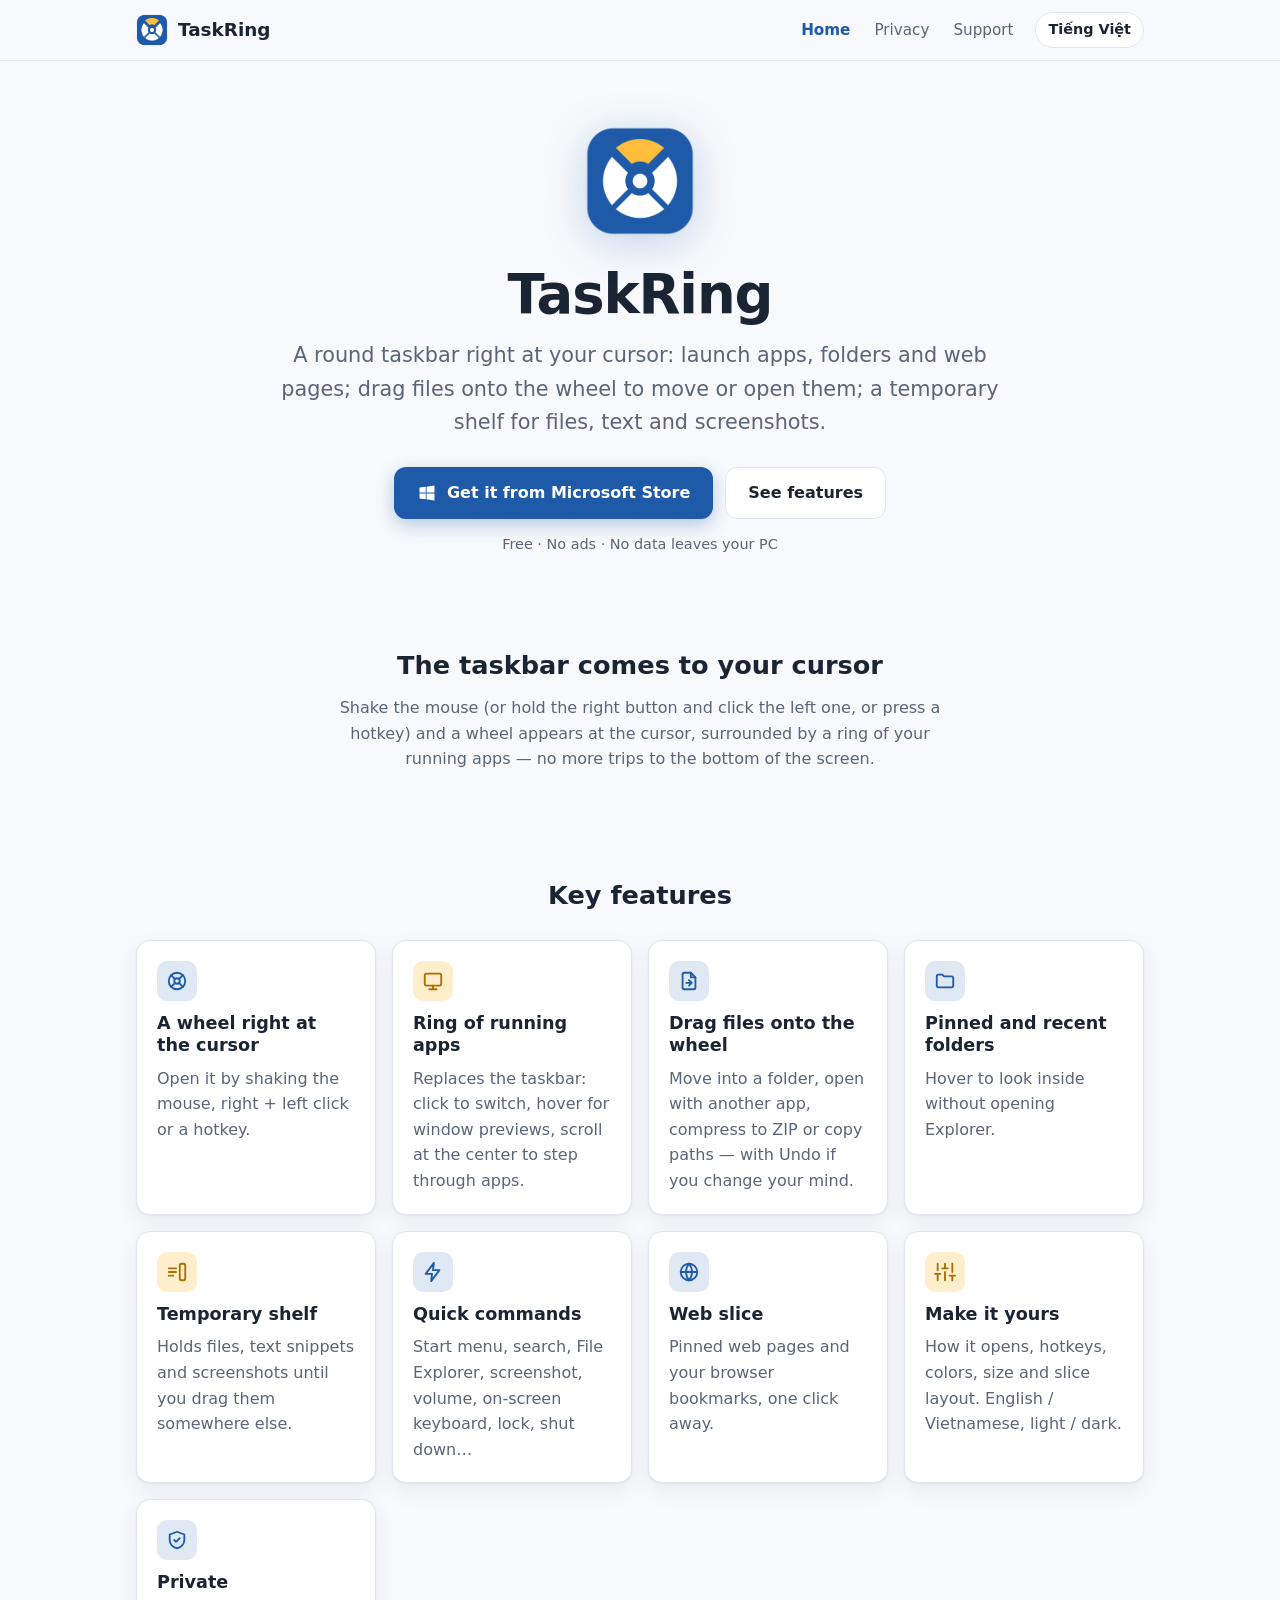
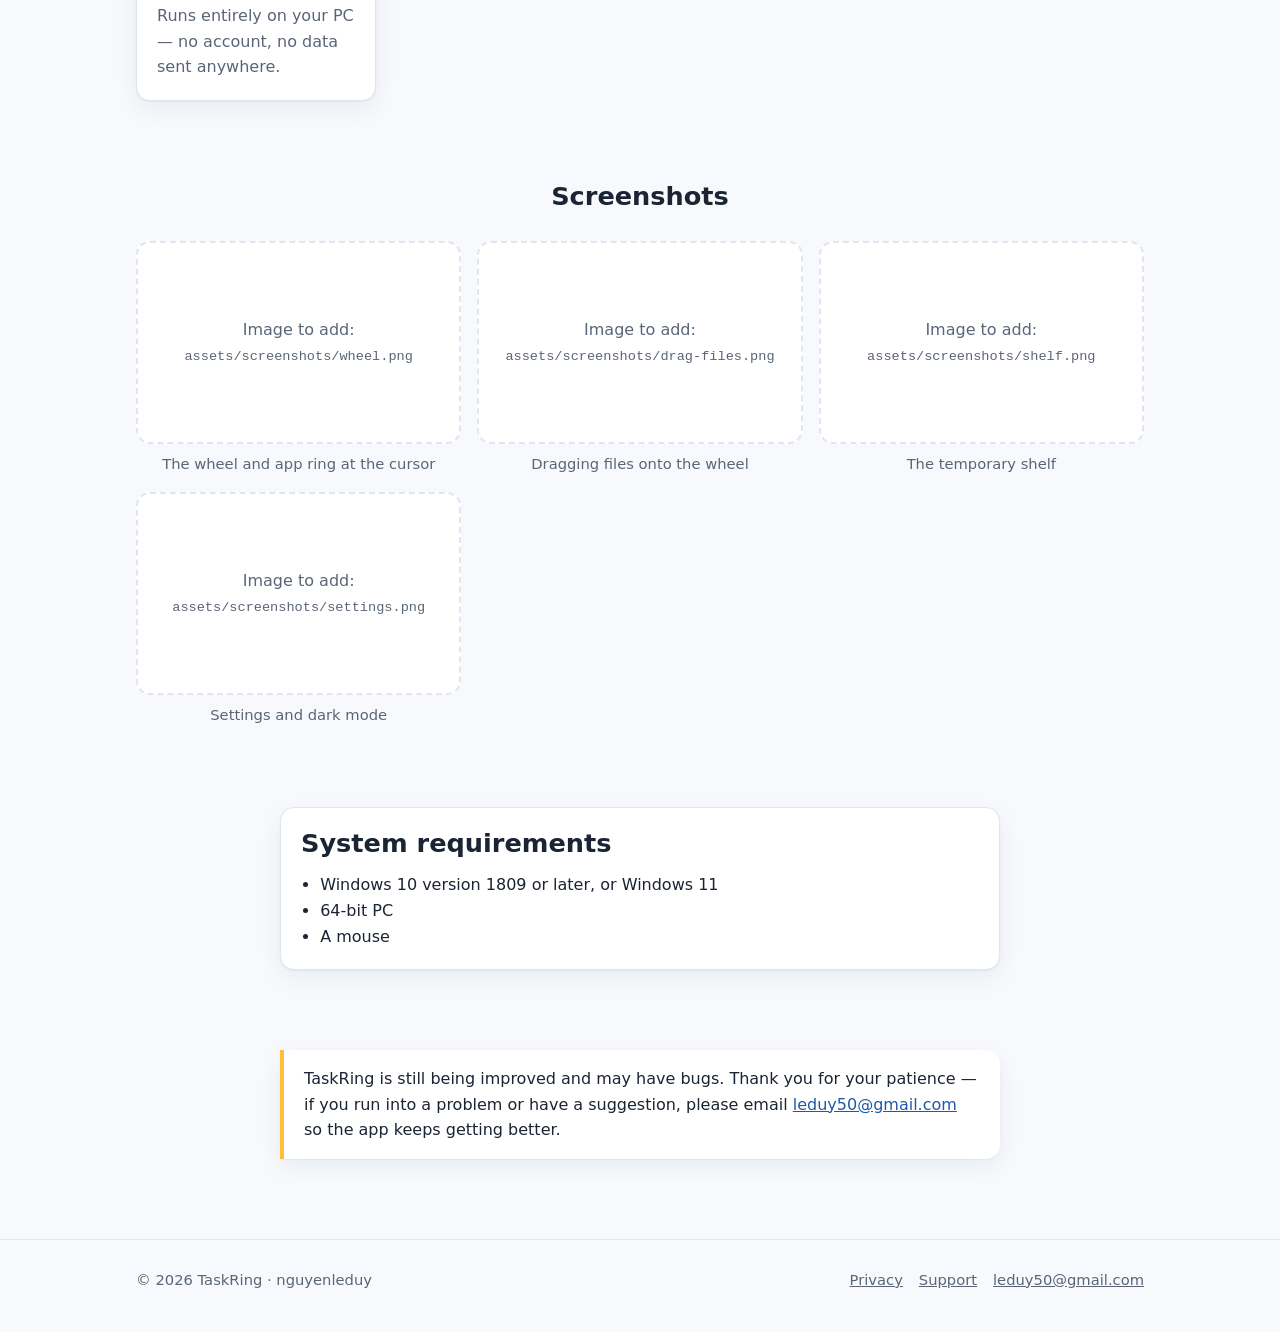
==== index.html @ f64d6f5a "Trang web TaskRing: giới thiệu, quyền riêng tư, hỗ trợ (Việt/Anh) Co-Authored-By: Claude Opus 5.5 <n" ====
<!DOCTYPE html>
<html lang="vi" data-lang="vi"
      data-title-vi="TaskRing — Thanh tác vụ tròn ngay tại con trỏ"
      data-title-en="TaskRing — A round taskbar right at your cursor">
<head>
  <meta charset="utf-8">
  <meta name="viewport" content="width=device-width, initial-scale=1">
  <title>TaskRing — Thanh tác vụ tròn ngay tại con trỏ</title>
  <meta name="description" content="TaskRing: thanh tác vụ tròn ngay tại con trỏ chuột cho Windows. A round taskbar right at your cursor for Windows.">
  <meta name="theme-color" content="#1E5AA8">
  <meta property="og:title" content="TaskRing">
  <meta property="og:description" content="A round taskbar right at your cursor — Thanh tác vụ tròn ngay tại con trỏ.">
  <meta property="og:image" content="assets/logo-256.png">
  <link rel="icon" type="image/png" sizes="48x48" href="assets/favicon-48.png">
  <link rel="icon" type="image/png" sizes="32x32" href="assets/favicon-32.png">
  <link rel="apple-touch-icon" href="assets/logo-256.png">
  <link rel="stylesheet" href="assets/style.css">
  <script src="assets/site.js"></script>
</head>
<body>

<header class="site-header">
  <div class="wrap">
    <a class="brand" href="index.html"><img src="assets/logo-256.png" alt="" width="32" height="32">TaskRing</a>
    <nav class="nav">
      <a href="index.html" aria-current="page"><span lang="vi">Giới thiệu</span><span lang="en">Home</span></a>
      <a href="privacy.html"><span lang="vi">Quyền riêng tư</span><span lang="en">Privacy</span></a>
      <a href="support.html"><span lang="vi">Hỗ trợ</span><span lang="en">Support</span></a>
    </nav>
    <button class="lang-btn" type="button" data-lang-toggle aria-label="Đổi ngôn ngữ / Change language">
      <span lang="vi">English</span><span lang="en">Tiếng Việt</span>
    </button>
  </div>
</header>

<main>
  <!-- Hero -->
  <section class="hero">
    <div class="wrap">
      <img class="hero-logo" src="assets/logo-256.png" alt="TaskRing logo" width="112" height="112">
      <h1>TaskRing</h1>
      <p class="tagline">
        <span lang="vi">Thanh tác vụ tròn ngay tại con trỏ: mở nhanh ứng dụng, thư mục, trang web; kéo tệp vào bánh xe để chuyển, mở; khay tạm giữ tệp, chữ, ảnh.</span>
        <span lang="en">A round taskbar right at your cursor: launch apps, folders and web pages; drag files onto the wheel to move or open them; a temporary shelf for files, text and screenshots.</span>
      </p>
      <div class="cta">
        <!-- TODO: thay "#" bằng đường dẫn Microsoft Store khi có, ví dụ https://apps.microsoft.com/detail/<Store ID> -->
        <a class="btn btn-primary" href="#" id="store-link">
          <svg viewBox="0 0 24 24" fill="currentColor" aria-hidden="true"><path d="M3 5.5 10.5 4.5v7H3zM11.5 4.4 21 3v8.5h-9.5zM3 12.5h7.5v7L3 18.5zM11.5 12.5H21V21l-9.5-1.4z"/></svg>
          <span lang="vi">Tải trên Microsoft Store</span><span lang="en">Get it from Microsoft Store</span>
        </a>
        <a class="btn btn-secondary" href="#features">
          <span lang="vi">Xem tính năng</span><span lang="en">See features</span>
        </a>
      </div>
      <p class="small-note">
        <span lang="vi">Miễn phí · Không quảng cáo · Không gửi dữ liệu đi đâu</span>
        <span lang="en">Free · No ads · No data leaves your PC</span>
      </p>
    </div>
  </section>

  <!-- Intro -->
  <section>
    <div class="wrap">
      <div class="section-title">
        <h2><span lang="vi">Thanh tác vụ đến chỗ con trỏ</span><span lang="en">The taskbar comes to your cursor</span></h2>
        <p>
          <span lang="vi">Lắc chuột (hoặc giữ chuột phải rồi bấm chuột trái, hoặc nhấn phím tắt) là bánh xe hiện ra, kèm vành các ứng dụng đang chạy — không phải đưa chuột xuống góc màn hình nữa.</span>
          <span lang="en">Shake the mouse (or hold the right button and click the left one, or press a hotkey) and a wheel appears at the cursor, surrounded by a ring of your running apps — no more trips to the bottom of the screen.</span>
        </p>
      </div>
    </div>
  </section>

  <!-- Features -->
  <section id="features">
    <div class="wrap">
      <div class="section-title">
        <h2><span lang="vi">Tính năng chính</span><span lang="en">Key features</span></h2>
      </div>
      <div class="grid">
        <div class="card">
          <div class="icon"><svg viewBox="0 0 24 24" fill="none" stroke="currentColor" stroke-width="2" stroke-linecap="round" aria-hidden="true"><circle cx="12" cy="12" r="9"/><circle cx="12" cy="12" r="3"/><path d="M5.6 5.6l4.3 4.3M18.4 5.6l-4.3 4.3M5.6 18.4l4.3-4.3M18.4 18.4l-4.3-4.3"/></svg></div>
          <h3><span lang="vi">Bánh xe ngay tại con trỏ</span><span lang="en">A wheel right at the cursor</span></h3>
          <p><span lang="vi">Mở bằng lắc chuột, chuột phải + trái hoặc phím tắt.</span><span lang="en">Open it by shaking the mouse, right + left click or a hotkey.</span></p>
        </div>
        <div class="card">
          <div class="icon"><svg viewBox="0 0 24 24" fill="none" stroke="currentColor" stroke-width="2" stroke-linecap="round" aria-hidden="true"><rect x="3" y="4" width="18" height="13" rx="2"/><path d="M8 21h8M12 17v4"/></svg></div>
          <h3><span lang="vi">Vành ứng dụng đang chạy</span><span lang="en">Ring of running apps</span></h3>
          <p><span lang="vi">Thay cho thanh tác vụ: bấm để chuyển, rê để xem ảnh cửa sổ, lăn chuột ở tâm để chạy qua từng ứng dụng.</span><span lang="en">Replaces the taskbar: click to switch, hover for window previews, scroll at the center to step through apps.</span></p>
        </div>
        <div class="card">
          <div class="icon"><svg viewBox="0 0 24 24" fill="none" stroke="currentColor" stroke-width="2" stroke-linecap="round" stroke-linejoin="round" aria-hidden="true"><path d="M14 3H7a2 2 0 0 0-2 2v14a2 2 0 0 0 2 2h10a2 2 0 0 0 2-2V8z"/><path d="M14 3v5h5M9 14h6M12 11l3 3-3 3"/></svg></div>
          <h3><span lang="vi">Kéo tệp vào bánh xe</span><span lang="en">Drag files onto the wheel</span></h3>
          <p><span lang="vi">Chuyển vào thư mục, mở bằng phần mềm khác, nén ZIP, sao chép đường dẫn — có Hoàn tác khi làm nhầm.</span><span lang="en">Move into a folder, open with another app, compress to ZIP or copy paths — with Undo if you change your mind.</span></p>
        </div>
        <div class="card">
          <div class="icon"><svg viewBox="0 0 24 24" fill="none" stroke="currentColor" stroke-width="2" stroke-linejoin="round" aria-hidden="true"><path d="M3 7a2 2 0 0 1 2-2h4l2 2h8a2 2 0 0 1 2 2v8a2 2 0 0 1-2 2H5a2 2 0 0 1-2-2z"/></svg></div>
          <h3><span lang="vi">Thư mục ghim và gần đây</span><span lang="en">Pinned and recent folders</span></h3>
          <p><span lang="vi">Rê chuột để xem bên trong, không cần mở Explorer.</span><span lang="en">Hover to look inside without opening Explorer.</span></p>
        </div>
        <div class="card">
          <div class="icon"><svg viewBox="0 0 24 24" fill="none" stroke="currentColor" stroke-width="2" stroke-linecap="round" aria-hidden="true"><rect x="15" y="3" width="6" height="18" rx="2"/><path d="M3 8h8M3 12h8M3 16h5"/></svg></div>
          <h3><span lang="vi">Khay tạm ở mép màn hình</span><span lang="en">Temporary shelf</span></h3>
          <p><span lang="vi">Giữ tệp, đoạn chữ, ảnh chụp màn hình để kéo sang chỗ khác khi cần.</span><span lang="en">Holds files, text snippets and screenshots until you drag them somewhere else.</span></p>
        </div>
        <div class="card">
          <div class="icon"><svg viewBox="0 0 24 24" fill="none" stroke="currentColor" stroke-width="2" stroke-linecap="round" stroke-linejoin="round" aria-hidden="true"><path d="M13 2 4 14h7l-1 8 9-12h-7z"/></svg></div>
          <h3><span lang="vi">Lệnh nhanh</span><span lang="en">Quick commands</span></h3>
          <p><span lang="vi">Menu Start, tìm kiếm, File Explorer, chụp màn hình, âm lượng, bàn phím ảo, khóa máy, tắt máy…</span><span lang="en">Start menu, search, File Explorer, screenshot, volume, on-screen keyboard, lock, shut down…</span></p>
        </div>
        <div class="card">
          <div class="icon"><svg viewBox="0 0 24 24" fill="none" stroke="currentColor" stroke-width="2" stroke-linecap="round" aria-hidden="true"><circle cx="12" cy="12" r="9"/><path d="M3 12h18M12 3a14 14 0 0 1 0 18M12 3a14 14 0 0 0 0 18"/></svg></div>
          <h3><span lang="vi">Ô Web</span><span lang="en">Web slice</span></h3>
          <p><span lang="vi">Trang web ghim và dấu trang trình duyệt, mở chỉ một cú bấm.</span><span lang="en">Pinned web pages and your browser bookmarks, one click away.</span></p>
        </div>
        <div class="card">
          <div class="icon"><svg viewBox="0 0 24 24" fill="none" stroke="currentColor" stroke-width="2" stroke-linecap="round" aria-hidden="true"><path d="M4 21v-7M4 10V3M12 21v-9M12 8V3M20 21v-5M20 12V3M1 14h6M9 8h6M17 16h6"/></svg></div>
          <h3><span lang="vi">Tùy chỉnh theo ý bạn</span><span lang="en">Make it yours</span></h3>
          <p><span lang="vi">Cách mở, phím tắt, màu, cỡ, vị trí các ô. Tiếng Việt / tiếng Anh, sáng / tối.</span><span lang="en">How it opens, hotkeys, colors, size and slice layout. English / Vietnamese, light / dark.</span></p>
        </div>
        <div class="card">
          <div class="icon"><svg viewBox="0 0 24 24" fill="none" stroke="currentColor" stroke-width="2" stroke-linecap="round" stroke-linejoin="round" aria-hidden="true"><path d="M12 3 4 6v6c0 4.5 3.4 8.3 8 9 4.6-.7 8-4.5 8-9V6z"/><path d="m9 12 2 2 4-4"/></svg></div>
          <h3><span lang="vi">Riêng tư</span><span lang="en">Private</span></h3>
          <p><span lang="vi">Chạy hoàn toàn trên máy, không tài khoản, không gửi dữ liệu đi đâu.</span><span lang="en">Runs entirely on your PC — no account, no data sent anywhere.</span></p>
        </div>
      </div>
    </div>
  </section>

  <!-- Screenshots (placeholders) -->
  <section id="screenshots">
    <div class="wrap">
      <div class="section-title">
        <h2><span lang="vi">Ảnh chụp màn hình</span><span lang="en">Screenshots</span></h2>
      </div>
      <!--
        TODO ảnh chụp: chép ảnh vào thư mục assets/screenshots/ đúng tên bên dưới,
        rồi thay khối <div class="shot-frame">…</div> bằng:
        <div class="shot-frame"><img src="assets/screenshots/wheel.png" alt="…"></div>
      -->
      <div class="shots">
        <figure class="shot">
          <div class="shot-frame"><span><span lang="vi">Ảnh sẽ thay:</span><span lang="en">Image to add:</span><br><code>assets/screenshots/wheel.png</code></span></div>
          <figcaption><span lang="vi">Bánh xe và vành ứng dụng tại con trỏ</span><span lang="en">The wheel and app ring at the cursor</span></figcaption>
        </figure>
        <figure class="shot">
          <div class="shot-frame"><span><span lang="vi">Ảnh sẽ thay:</span><span lang="en">Image to add:</span><br><code>assets/screenshots/drag-files.png</code></span></div>
          <figcaption><span lang="vi">Kéo tệp vào bánh xe</span><span lang="en">Dragging files onto the wheel</span></figcaption>
        </figure>
        <figure class="shot">
          <div class="shot-frame"><span><span lang="vi">Ảnh sẽ thay:</span><span lang="en">Image to add:</span><br><code>assets/screenshots/shelf.png</code></span></div>
          <figcaption><span lang="vi">Khay tạm ở mép màn hình</span><span lang="en">The temporary shelf</span></figcaption>
        </figure>
        <figure class="shot">
          <div class="shot-frame"><span><span lang="vi">Ảnh sẽ thay:</span><span lang="en">Image to add:</span><br><code>assets/screenshots/settings.png</code></span></div>
          <figcaption><span lang="vi">Cài đặt và chế độ tối</span><span lang="en">Settings and dark mode</span></figcaption>
        </figure>
      </div>
    </div>
  </section>

  <!-- Requirements -->
  <section id="requirements">
    <div class="wrap">
      <div class="req card">
        <h2><span lang="vi">Yêu cầu hệ thống</span><span lang="en">System requirements</span></h2>
        <ul>
          <li><span lang="vi">Windows 10 bản 1809 trở lên, hoặc Windows 11</span><span lang="en">Windows 10 version 1809 or later, or Windows 11</span></li>
          <li><span lang="vi">Máy 64-bit</span><span lang="en">64-bit PC</span></li>
          <li><span lang="vi">Có chuột</span><span lang="en">A mouse</span></li>
        </ul>
      </div>
    </div>
  </section>

  <section>
    <div class="wrap">
      <div class="notice req">
        <p>
          <span lang="vi">TaskRing đang được hoàn thiện dần và có thể còn lỗi. Mong bạn thông cảm; gặp lỗi hay có góp ý, xin gửi về <a href="mailto:leduy50@gmail.com">leduy50@gmail.com</a> để ứng dụng ngày càng tốt hơn.</span>
          <span lang="en">TaskRing is still being improved and may have bugs. Thank you for your patience — if you run into a problem or have a suggestion, please email <a href="mailto:leduy50@gmail.com">leduy50@gmail.com</a> so the app keeps getting better.</span>
        </p>
      </div>
    </div>
  </section>
</main>

<footer class="site-footer">
  <div class="wrap">
    <span>© <span data-year>2026</span> TaskRing · nguyenleduy</span>
    <nav>
      <a href="privacy.html"><span lang="vi">Quyền riêng tư</span><span lang="en">Privacy</span></a>
      <a href="support.html"><span lang="vi">Hỗ trợ</span><span lang="en">Support</span></a>
      <a href="mailto:leduy50@gmail.com">leduy50@gmail.com</a>
    </nav>
  </div>
</footer>

</body>
</html>
---- assets/style.css ----
/* TaskRing website — one stylesheet for all pages */
:root {
  --blue: #1E5AA8;
  --blue-dark: #164783;
  --yellow: #FFBE3C;
  --bg: #F7F9FC;
  --surface: #FFFFFF;
  --text: #1B2433;
  --muted: #5A6577;
  --border: #E1E6EE;
  --accent: var(--blue);
  --accent-text: #FFFFFF;
  --shadow: 0 1px 2px rgba(20, 40, 80, .06), 0 8px 24px rgba(20, 40, 80, .06);
  --radius: 14px;
  color-scheme: light;
}
@media (prefers-color-scheme: dark) {
  :root {
    --bg: #0F1520;
    --surface: #18202D;
    --text: #E8EDF5;
    --muted: #A2ADBF;
    --border: #2A3445;
    --accent: #6EA3EC;
    --accent-text: #0F1520;
    --shadow: 0 1px 2px rgba(0, 0, 0, .3), 0 8px 24px rgba(0, 0, 0, .25);
    color-scheme: dark;
  }
}

* { box-sizing: border-box; }
html { -webkit-text-size-adjust: 100%; }
body {
  margin: 0;
  background: var(--bg);
  color: var(--text);
  font: 16px/1.6 "Segoe UI", system-ui, -apple-system, Roboto, "Helvetica Neue", Arial, sans-serif;
}
img { max-width: 100%; height: auto; }
a { color: var(--accent); }
a:hover { text-decoration-thickness: 2px; }
h1, h2, h3 { line-height: 1.25; margin: 0 0 .5em; }
h2 { font-size: 1.6rem; }
h3 { font-size: 1.1rem; }
p { margin: 0 0 1em; }

/* Language switching: every text exists in both languages; CSS shows one */
html[data-lang="vi"] [lang="en"]:not(html),
html[data-lang="en"] [lang="vi"]:not(html) { display: none !important; }

.wrap { max-width: 1040px; margin: 0 auto; padding: 0 16px; }

/* Header */
.site-header {
  position: sticky; top: 0; z-index: 10;
  background: color-mix(in srgb, var(--bg) 88%, transparent);
  backdrop-filter: saturate(1.4) blur(10px);
  -webkit-backdrop-filter: saturate(1.4) blur(10px);
  border-bottom: 1px solid var(--border);
}
.site-header .wrap { display: flex; align-items: center; gap: 12px; min-height: 60px; }
.brand { display: flex; align-items: center; gap: 10px; font-weight: 700; font-size: 1.15rem; color: var(--text); text-decoration: none; }
.brand img { width: 32px; height: 32px; }
.nav { display: flex; gap: 4px; margin-left: auto; flex-wrap: wrap; }
.nav a {
  color: var(--muted); text-decoration: none; padding: 6px 10px; border-radius: 8px; font-size: .95rem;
}
.nav a:hover { color: var(--text); background: var(--surface); }
.nav a[aria-current="page"] { color: var(--accent); font-weight: 600; }
.lang-btn {
  border: 1px solid var(--border); background: var(--surface); color: var(--text);
  border-radius: 999px; padding: 5px 12px; font: inherit; font-size: .9rem; font-weight: 600;
  cursor: pointer; white-space: nowrap;
}
.lang-btn:hover { border-color: var(--accent); }
.lang-btn:focus-visible, .nav a:focus-visible, .btn:focus-visible { outline: 3px solid var(--yellow); outline-offset: 2px; }

/* Hero */
.hero { padding: 64px 0 40px; text-align: center; }
.hero-logo { width: 112px; height: 112px; margin-bottom: 16px; filter: drop-shadow(0 8px 20px rgba(30, 90, 168, .25)); }
.hero h1 { font-size: clamp(2.2rem, 6vw, 3.4rem); margin-bottom: .2em; letter-spacing: -.02em; }
.tagline { font-size: clamp(1.05rem, 2.6vw, 1.3rem); color: var(--muted); max-width: 720px; margin: 0 auto 28px; }
.cta { display: flex; gap: 12px; justify-content: center; flex-wrap: wrap; }
.btn {
  display: inline-flex; align-items: center; gap: 10px;
  padding: 12px 22px; border-radius: 12px; font-weight: 600; text-decoration: none;
  border: 1px solid transparent;
}
.btn-primary { background: var(--blue); color: #fff; box-shadow: 0 6px 18px rgba(30, 90, 168, .3); }
.btn-primary:hover { background: var(--blue-dark); }
.btn-secondary { background: var(--surface); color: var(--text); border-color: var(--border); }
.btn-secondary:hover { border-color: var(--accent); }
.btn svg { width: 20px; height: 20px; flex: none; }
.small-note { font-size: .9rem; color: var(--muted); margin-top: 14px; }
.pills { display: flex; gap: 8px; justify-content: center; flex-wrap: wrap; margin-top: 22px; padding: 0; list-style: none; }
.pills li {
  background: var(--surface); border: 1px solid var(--border); border-radius: 999px;
  padding: 4px 12px; font-size: .88rem; color: var(--muted);
}

/* Sections */
section { padding: 40px 0; }
.section-title { text-align: center; margin-bottom: 28px; }
.section-title p { color: var(--muted); max-width: 640px; margin: 0 auto; }

.grid { display: grid; gap: 16px; grid-template-columns: repeat(auto-fit, minmax(240px, 1fr)); }
.card {
  background: var(--surface); border: 1px solid var(--border); border-radius: var(--radius);
  padding: 20px; box-shadow: var(--shadow);
}
.card p { color: var(--muted); margin: 0; }
.icon {
  width: 40px; height: 40px; border-radius: 10px; display: grid; place-items: center;
  background: color-mix(in srgb, var(--blue) 14%, transparent); color: var(--accent); margin-bottom: 12px;
}
.icon svg { width: 22px; height: 22px; }
.card:nth-child(3n+2) .icon { background: color-mix(in srgb, var(--yellow) 26%, transparent); color: #A86E00; }
@media (prefers-color-scheme: dark) { .card:nth-child(3n+2) .icon { color: var(--yellow); } }

/* Screenshots */
.shots { display: grid; gap: 16px; grid-template-columns: repeat(auto-fit, minmax(280px, 1fr)); }
.shot { margin: 0; }
.shot-frame {
  aspect-ratio: 16 / 10; border-radius: var(--radius); border: 2px dashed var(--border);
  background: var(--surface); display: grid; place-items: center; text-align: center;
  color: var(--muted); padding: 16px; overflow: hidden;
}
.shot-frame img { width: 100%; height: 100%; object-fit: cover; }
.shot-frame code { font-size: .85rem; }
.shot figcaption { font-size: .92rem; color: var(--muted); margin-top: 8px; text-align: center; }

/* Requirements / callouts */
.req { max-width: 720px; margin: 0 auto; }
.req ul { margin: 0; padding-left: 1.2em; }
.notice {
  border-left: 4px solid var(--yellow); background: var(--surface);
  border-radius: 0 var(--radius) var(--radius) 0; padding: 16px 20px; box-shadow: var(--shadow);
}
.notice p:last-child { margin: 0; }

/* Long text pages (privacy, support) */
.page { padding: 48px 0 24px; }
.prose { max-width: 760px; margin: 0 auto; }
.prose h1 { font-size: clamp(1.8rem, 5vw, 2.4rem); }
.prose h2 { font-size: 1.3rem; margin-top: 1.8em; }
.prose ul { padding-left: 1.2em; }
.prose li { margin-bottom: .4em; }
.updated { color: var(--muted); font-size: .92rem; }
.lang-block + .lang-block { margin-top: 24px; }

/* FAQ */
details {
  background: var(--surface); border: 1px solid var(--border); border-radius: 12px;
  padding: 0 18px; margin-bottom: 10px;
}
summary { cursor: pointer; font-weight: 600; padding: 14px 0; list-style-position: outside; }
details[open] summary { border-bottom: 1px solid var(--border); margin-bottom: 12px; }
details > div { padding-bottom: 14px; color: var(--muted); }
kbd {
  font: .85em/1 ui-monospace, Consolas, monospace; padding: 2px 6px; border-radius: 5px;
  border: 1px solid var(--border); border-bottom-width: 2px; background: var(--bg); color: var(--text);
}
.email-box { text-align: center; padding: 28px 20px; }
.email-box .btn { margin-top: 8px; }

/* Footer */
.site-footer { border-top: 1px solid var(--border); padding: 28px 0 40px; margin-top: 40px; color: var(--muted); font-size: .92rem; }
.site-footer .wrap { display: flex; gap: 12px 24px; flex-wrap: wrap; justify-content: space-between; }
.site-footer nav { display: flex; gap: 16px; flex-wrap: wrap; }
.site-footer a { color: var(--muted); }

@media (max-width: 560px) {
  .site-header .wrap { flex-wrap: wrap; padding-top: 8px; padding-bottom: 8px; }
  .nav { order: 3; width: 100%; margin-left: -10px; }
  .lang-btn { margin-left: auto; }
  .hero { padding-top: 40px; }
  .btn { width: 100%; justify-content: center; }
}
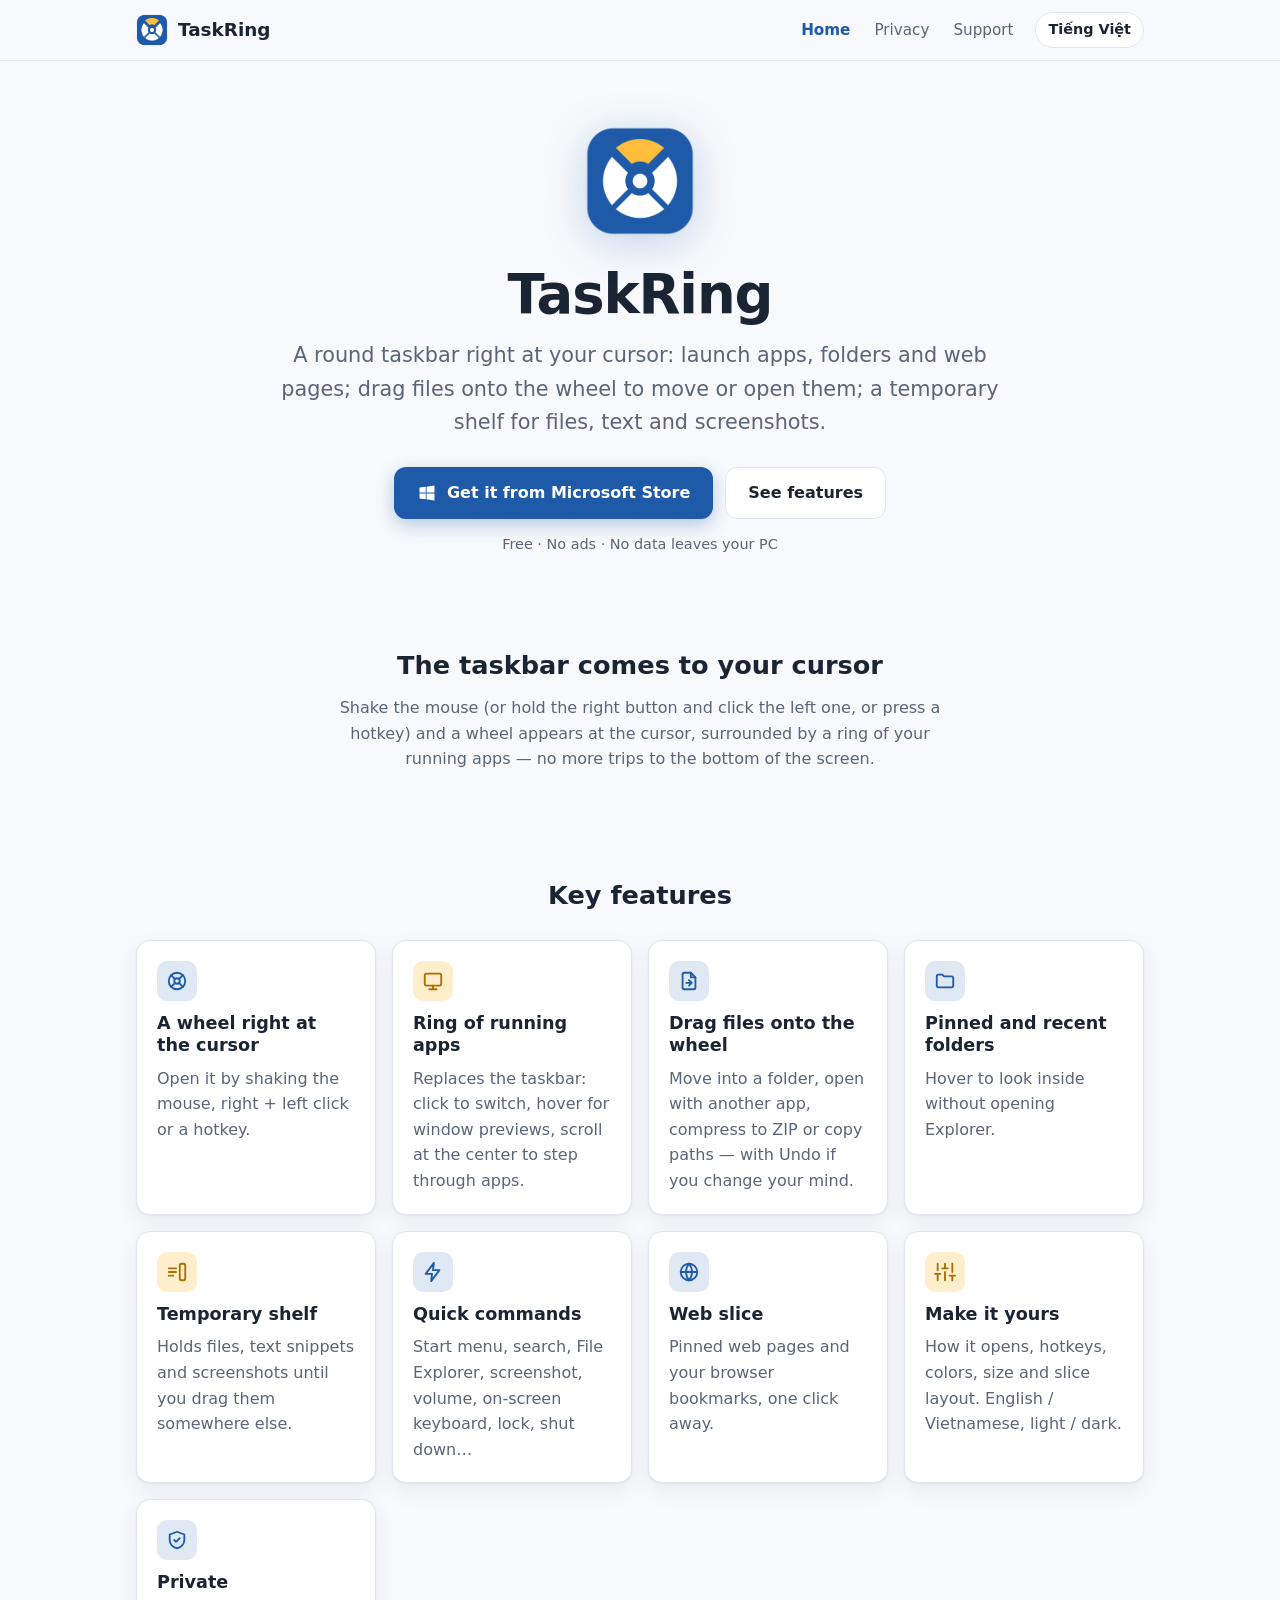
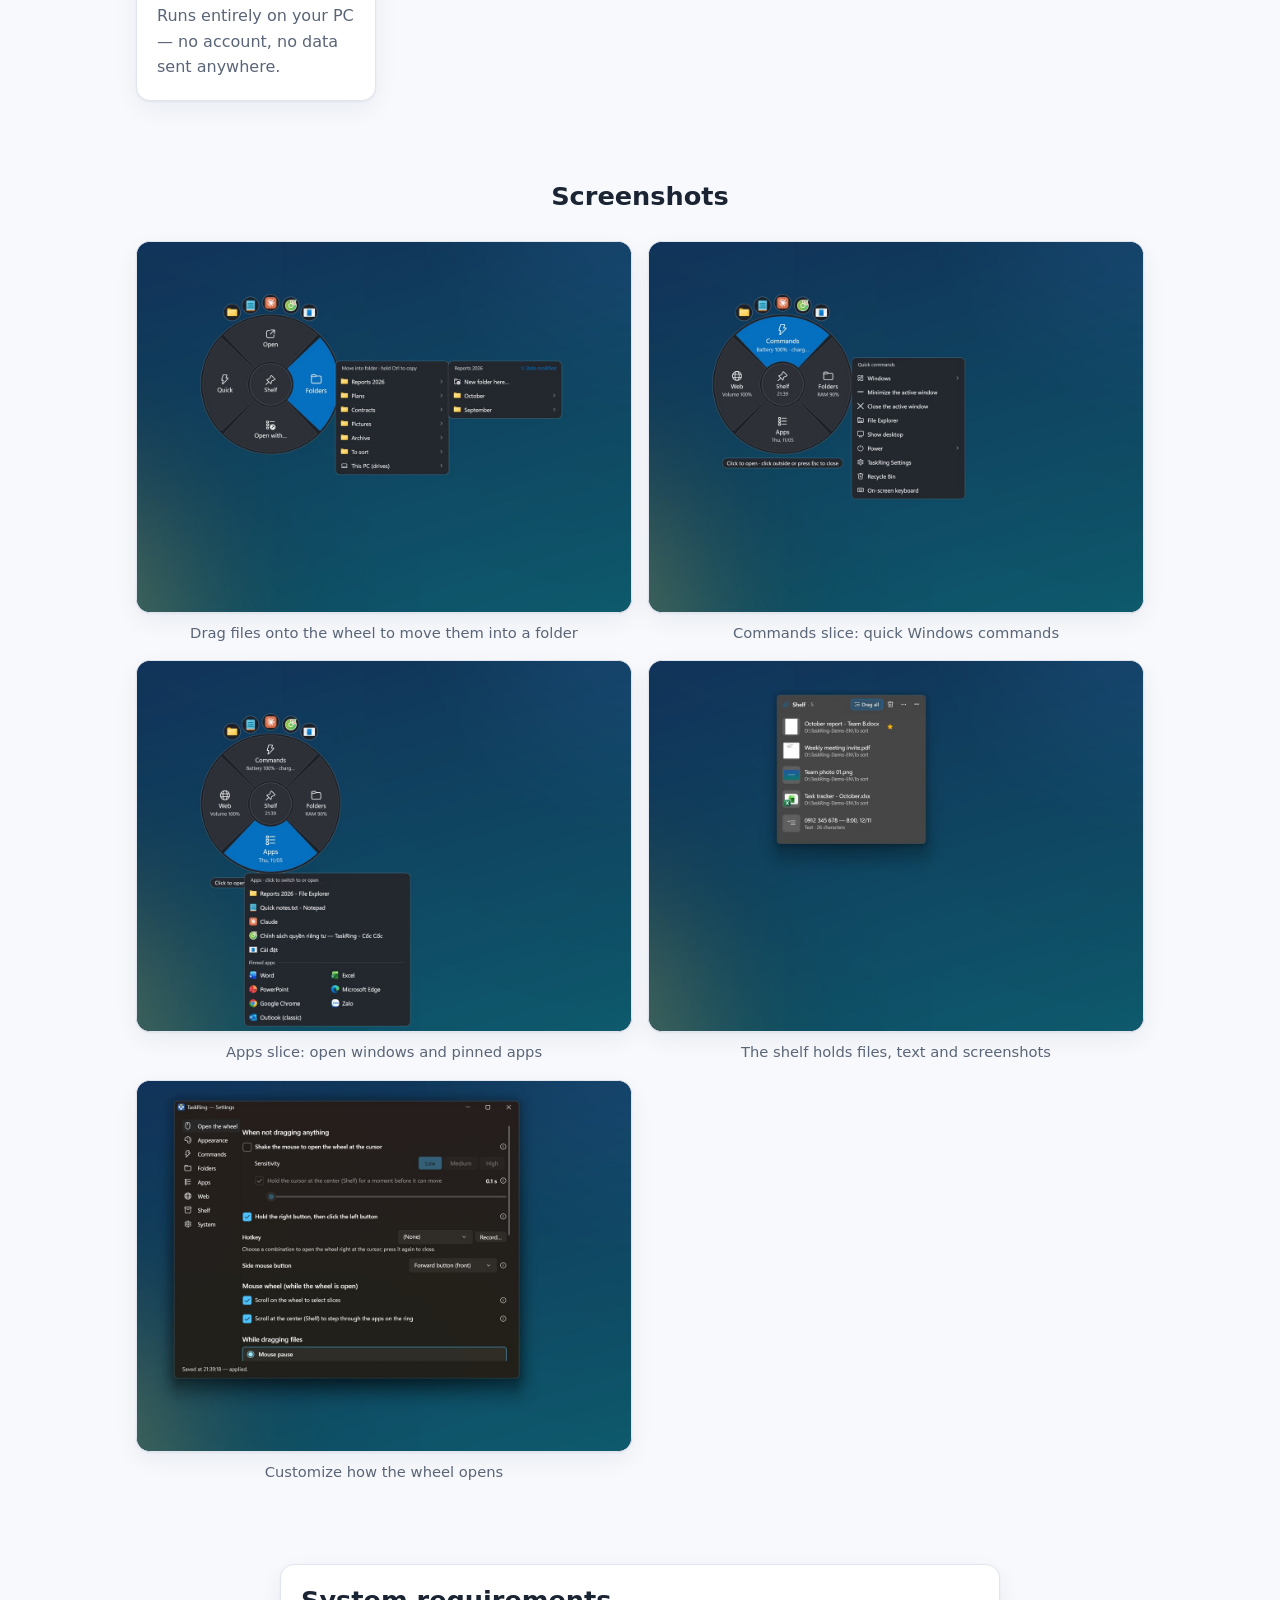
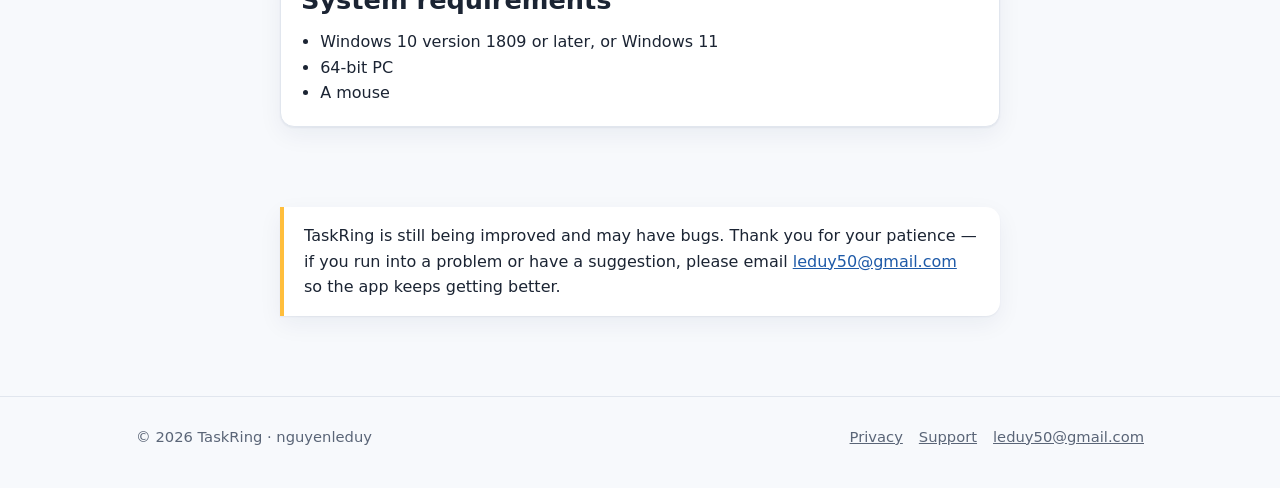
==== commit 60853796: "Thêm ảnh chụp màn hình thật (Việt/Anh) vào trang giới thiệu Co-Authored-By: Claude Opus 5.5 <noreply" ====
--- a/index.html
+++ b/index.html
@@ -129,33 +129,38 @@
     </div>
   </section>
 
-  <!-- Screenshots (placeholders) -->
+  <!-- Screenshots -->
   <section id="screenshots">
     <div class="wrap">
       <div class="section-title">
         <h2><span lang="vi">Ảnh chụp màn hình</span><span lang="en">Screenshots</span></h2>
       </div>
-      <!--
-        TODO ảnh chụp: chép ảnh vào thư mục assets/screenshots/ đúng tên bên dưới,
-        rồi thay khối <div class="shot-frame">…</div> bằng:
-        <div class="shot-frame"><img src="assets/screenshots/wheel.png" alt="…"></div>
-      -->
+      <!-- Ảnh: assets/screenshots/vi/ và en/ (1200×900, cắt quanh phần giao diện). Bấm vào ảnh để xem cỡ lớn. -->
       <div class="shots">
         <figure class="shot">
-          <div class="shot-frame"><span><span lang="vi">Ảnh sẽ thay:</span><span lang="en">Image to add:</span><br><code>assets/screenshots/wheel.png</code></span></div>
-          <figcaption><span lang="vi">Bánh xe và vành ứng dụng tại con trỏ</span><span lang="en">The wheel and app ring at the cursor</span></figcaption>
-        </figure>
-        <figure class="shot">
-          <div class="shot-frame"><span><span lang="vi">Ảnh sẽ thay:</span><span lang="en">Image to add:</span><br><code>assets/screenshots/drag-files.png</code></span></div>
-          <figcaption><span lang="vi">Kéo tệp vào bánh xe</span><span lang="en">Dragging files onto the wheel</span></figcaption>
-        </figure>
-        <figure class="shot">
-          <div class="shot-frame"><span><span lang="vi">Ảnh sẽ thay:</span><span lang="en">Image to add:</span><br><code>assets/screenshots/shelf.png</code></span></div>
-          <figcaption><span lang="vi">Khay tạm ở mép màn hình</span><span lang="en">The temporary shelf</span></figcaption>
-        </figure>
-        <figure class="shot">
-          <div class="shot-frame"><span><span lang="vi">Ảnh sẽ thay:</span><span lang="en">Image to add:</span><br><code>assets/screenshots/settings.png</code></span></div>
-          <figcaption><span lang="vi">Cài đặt và chế độ tối</span><span lang="en">Settings and dark mode</span></figcaption>
+          <a class="shot-frame" lang="vi" href="assets/screenshots/vi/1-drag-to-folder.jpg"><img src="assets/screenshots/vi/1-drag-to-folder.jpg" alt="Kéo tệp vào bánh xe để chuyển vào thư mục" width="1200" height="900" loading="lazy"></a>
+          <a class="shot-frame" lang="en" href="assets/screenshots/en/1-drag-to-folder.jpg"><img src="assets/screenshots/en/1-drag-to-folder.jpg" alt="Drag files onto the wheel to move them into a folder" width="1200" height="900" loading="lazy"></a>
+          <figcaption><span lang="vi">Kéo tệp vào bánh xe để chuyển vào thư mục</span><span lang="en">Drag files onto the wheel to move them into a folder</span></figcaption>
+        </figure>
+        <figure class="shot">
+          <a class="shot-frame" lang="vi" href="assets/screenshots/vi/2-commands.jpg"><img src="assets/screenshots/vi/2-commands.jpg" alt="Ô Lệnh: lệnh nhanh của Windows" width="1200" height="900" loading="lazy"></a>
+          <a class="shot-frame" lang="en" href="assets/screenshots/en/2-commands.jpg"><img src="assets/screenshots/en/2-commands.jpg" alt="Commands slice: quick Windows commands" width="1200" height="900" loading="lazy"></a>
+          <figcaption><span lang="vi">Ô Lệnh: lệnh nhanh của Windows</span><span lang="en">Commands slice: quick Windows commands</span></figcaption>
+        </figure>
+        <figure class="shot">
+          <a class="shot-frame" lang="vi" href="assets/screenshots/vi/3-apps.jpg"><img src="assets/screenshots/vi/3-apps.jpg" alt="Ô Ứng dụng: cửa sổ đang mở và ứng dụng ghim" width="1200" height="900" loading="lazy"></a>
+          <a class="shot-frame" lang="en" href="assets/screenshots/en/3-apps.jpg"><img src="assets/screenshots/en/3-apps.jpg" alt="Apps slice: open windows and pinned apps" width="1200" height="900" loading="lazy"></a>
+          <figcaption><span lang="vi">Ô Ứng dụng: cửa sổ đang mở và ứng dụng ghim</span><span lang="en">Apps slice: open windows and pinned apps</span></figcaption>
+        </figure>
+        <figure class="shot">
+          <a class="shot-frame" lang="vi" href="assets/screenshots/vi/4-shelf.jpg"><img src="assets/screenshots/vi/4-shelf.jpg" alt="Khay tạm giữ tệp, đoạn chữ, ảnh chụp" width="1200" height="900" loading="lazy"></a>
+          <a class="shot-frame" lang="en" href="assets/screenshots/en/4-shelf.jpg"><img src="assets/screenshots/en/4-shelf.jpg" alt="The shelf holds files, text and screenshots" width="1200" height="900" loading="lazy"></a>
+          <figcaption><span lang="vi">Khay tạm giữ tệp, đoạn chữ, ảnh chụp</span><span lang="en">The shelf holds files, text and screenshots</span></figcaption>
+        </figure>
+        <figure class="shot">
+          <a class="shot-frame" lang="vi" href="assets/screenshots/vi/5-settings.jpg"><img src="assets/screenshots/vi/5-settings.jpg" alt="Tùy chỉnh cách mở bánh xe" width="1200" height="900" loading="lazy"></a>
+          <a class="shot-frame" lang="en" href="assets/screenshots/en/5-settings.jpg"><img src="assets/screenshots/en/5-settings.jpg" alt="Customize how the wheel opens" width="1200" height="900" loading="lazy"></a>
+          <figcaption><span lang="vi">Tùy chỉnh cách mở bánh xe</span><span lang="en">Customize how the wheel opens</span></figcaption>
         </figure>
       </div>
     </div>
--- a/assets/style.css
+++ b/assets/style.css
@@ -118,15 +118,14 @@
 @media (prefers-color-scheme: dark) { .card:nth-child(3n+2) .icon { color: var(--yellow); } }
 
 /* Screenshots */
-.shots { display: grid; gap: 16px; grid-template-columns: repeat(auto-fit, minmax(280px, 1fr)); }
+.shots { display: grid; gap: 16px; grid-template-columns: repeat(auto-fit, minmax(min(100%, 380px), 1fr)); }
 .shot { margin: 0; }
 .shot-frame {
-  aspect-ratio: 16 / 10; border-radius: var(--radius); border: 2px dashed var(--border);
-  background: var(--surface); display: grid; place-items: center; text-align: center;
-  color: var(--muted); padding: 16px; overflow: hidden;
+  display: block; aspect-ratio: 4 / 3; border-radius: var(--radius); border: 1px solid var(--border);
+  background: #12305a; overflow: hidden; box-shadow: var(--shadow);
 }
-.shot-frame img { width: 100%; height: 100%; object-fit: cover; }
-.shot-frame code { font-size: .85rem; }
+.shot-frame img { display: block; width: 100%; height: 100%; object-fit: cover; transition: transform .25s ease; }
+.shot-frame:hover img { transform: scale(1.03); }
 .shot figcaption { font-size: .92rem; color: var(--muted); margin-top: 8px; text-align: center; }
 
 /* Requirements / callouts */
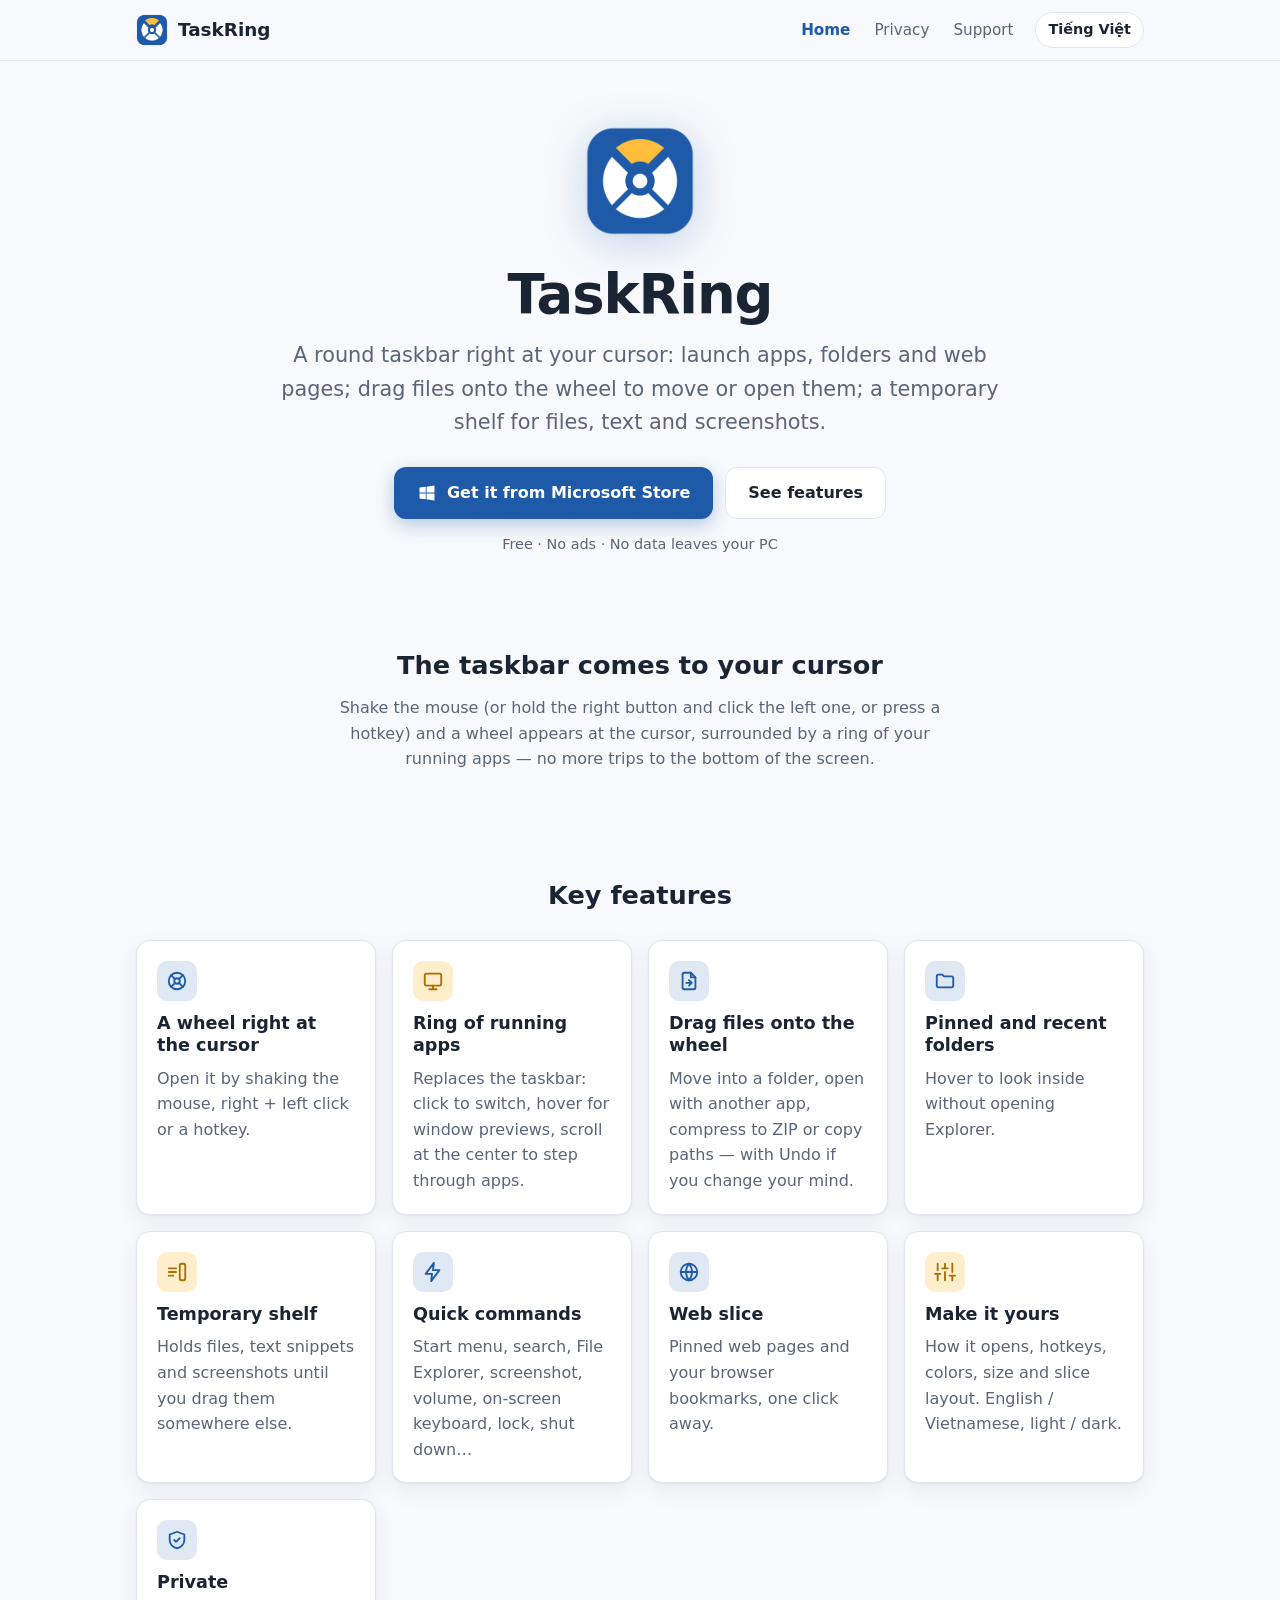
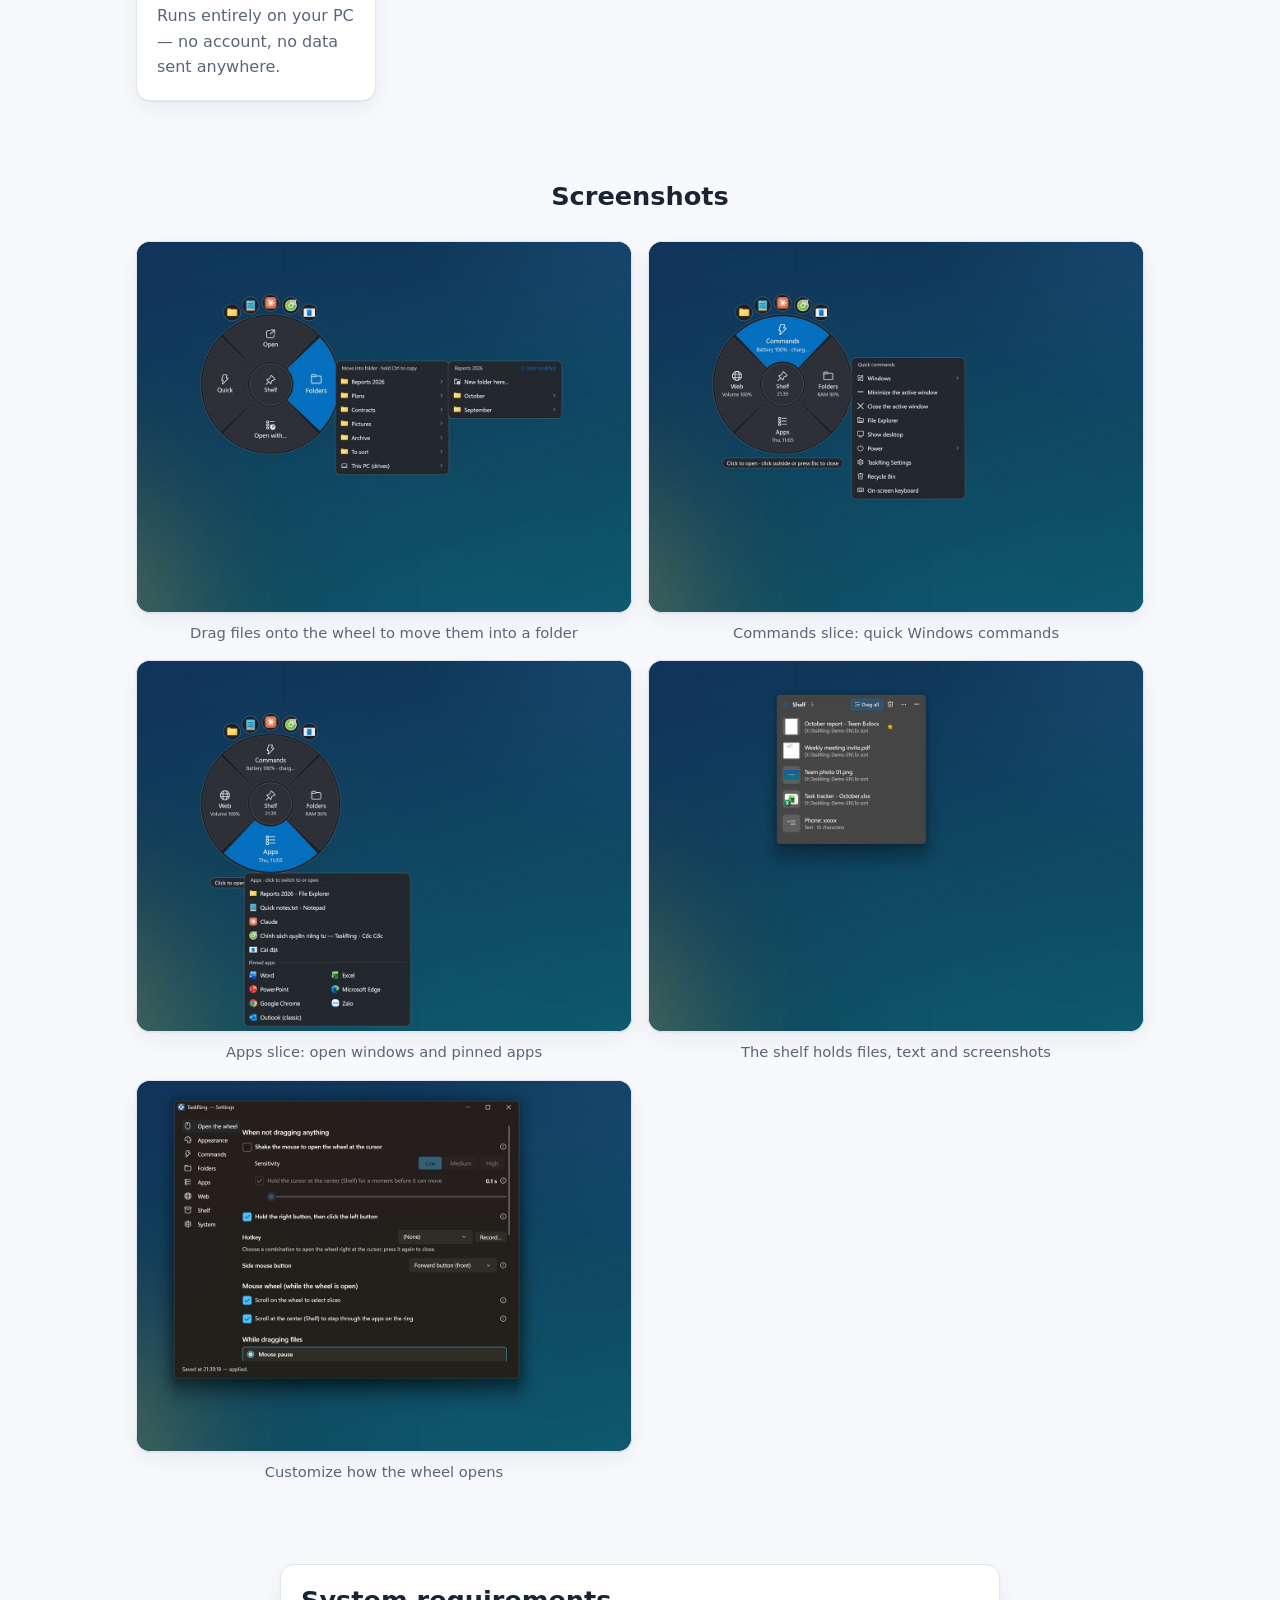
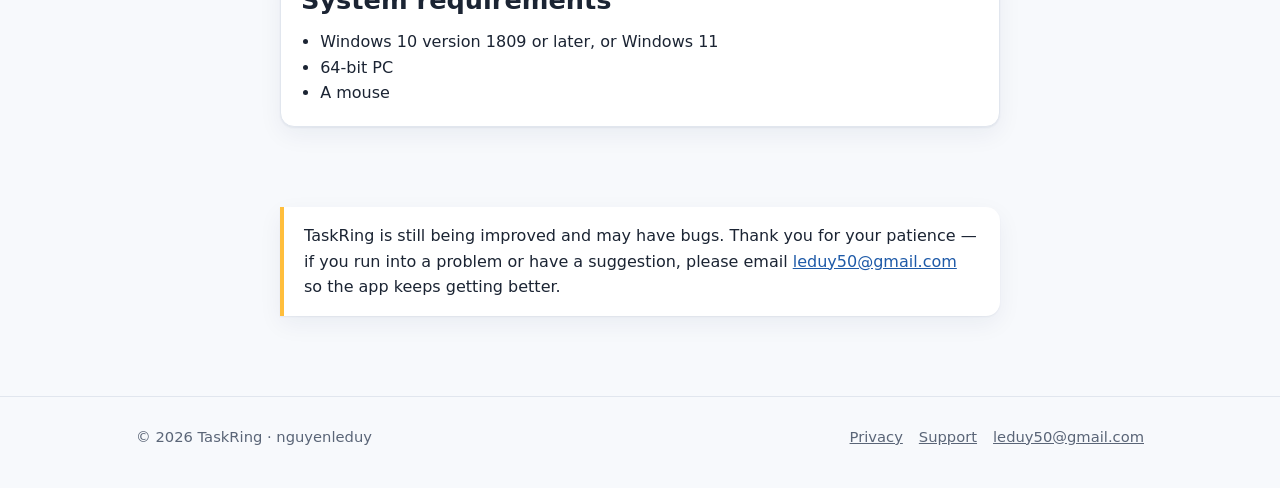
==== commit 59c56454: "Gắn đường dẫn Microsoft Store (9PC5ZHMF9STJ) vào nút tải Co-Authored-By: Claude Opus 5.5 <noreply@an" ====
--- a/index.html
+++ b/index.html
@@ -44,8 +44,7 @@
         <span lang="en">A round taskbar right at your cursor: launch apps, folders and web pages; drag files onto the wheel to move or open them; a temporary shelf for files, text and screenshots.</span>
       </p>
       <div class="cta">
-        <!-- TODO: thay "#" bằng đường dẫn Microsoft Store khi có, ví dụ https://apps.microsoft.com/detail/<Store ID> -->
-        <a class="btn btn-primary" href="#" id="store-link">
+        <a class="btn btn-primary" href="https://apps.microsoft.com/detail/9PC5ZHMF9STJ" id="store-link" target="_blank" rel="noopener">
           <svg viewBox="0 0 24 24" fill="currentColor" aria-hidden="true"><path d="M3 5.5 10.5 4.5v7H3zM11.5 4.4 21 3v8.5h-9.5zM3 12.5h7.5v7L3 18.5zM11.5 12.5H21V21l-9.5-1.4z"/></svg>
           <span lang="vi">Tải trên Microsoft Store</span><span lang="en">Get it from Microsoft Store</span>
         </a>
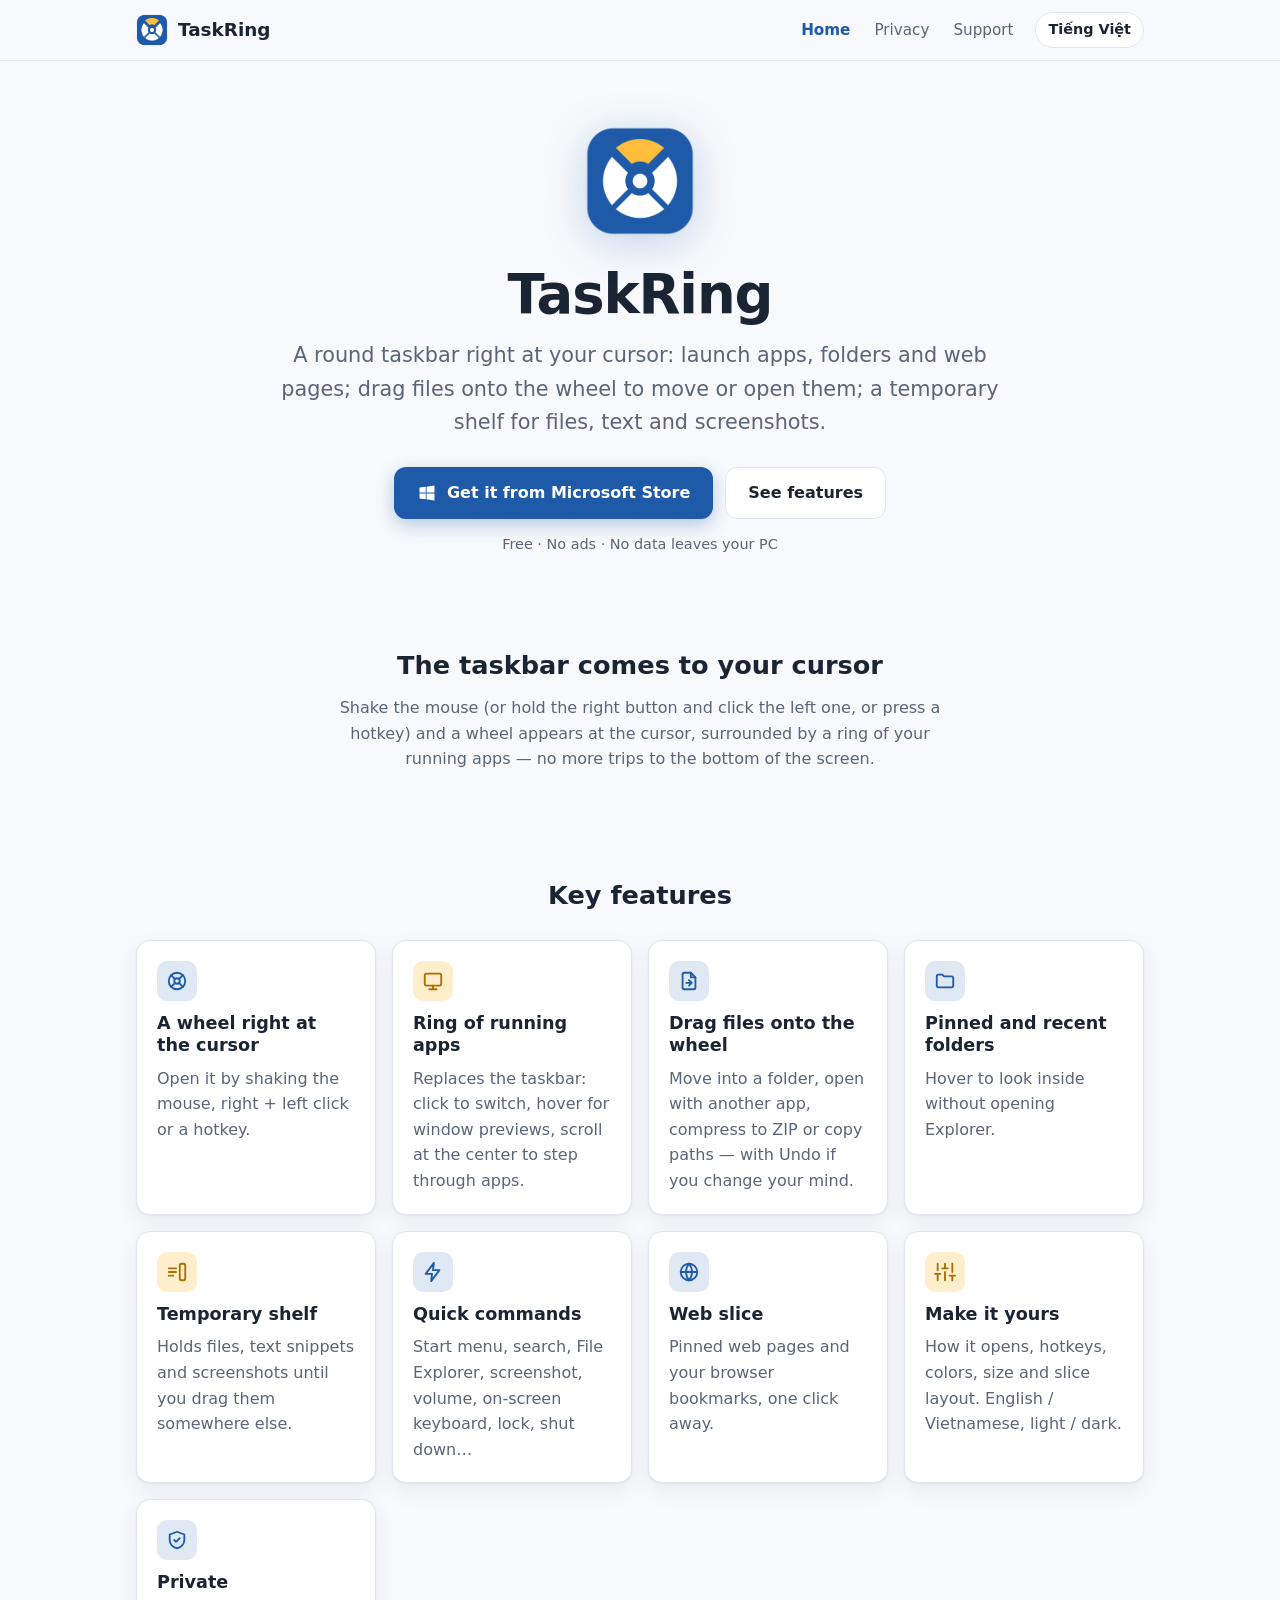
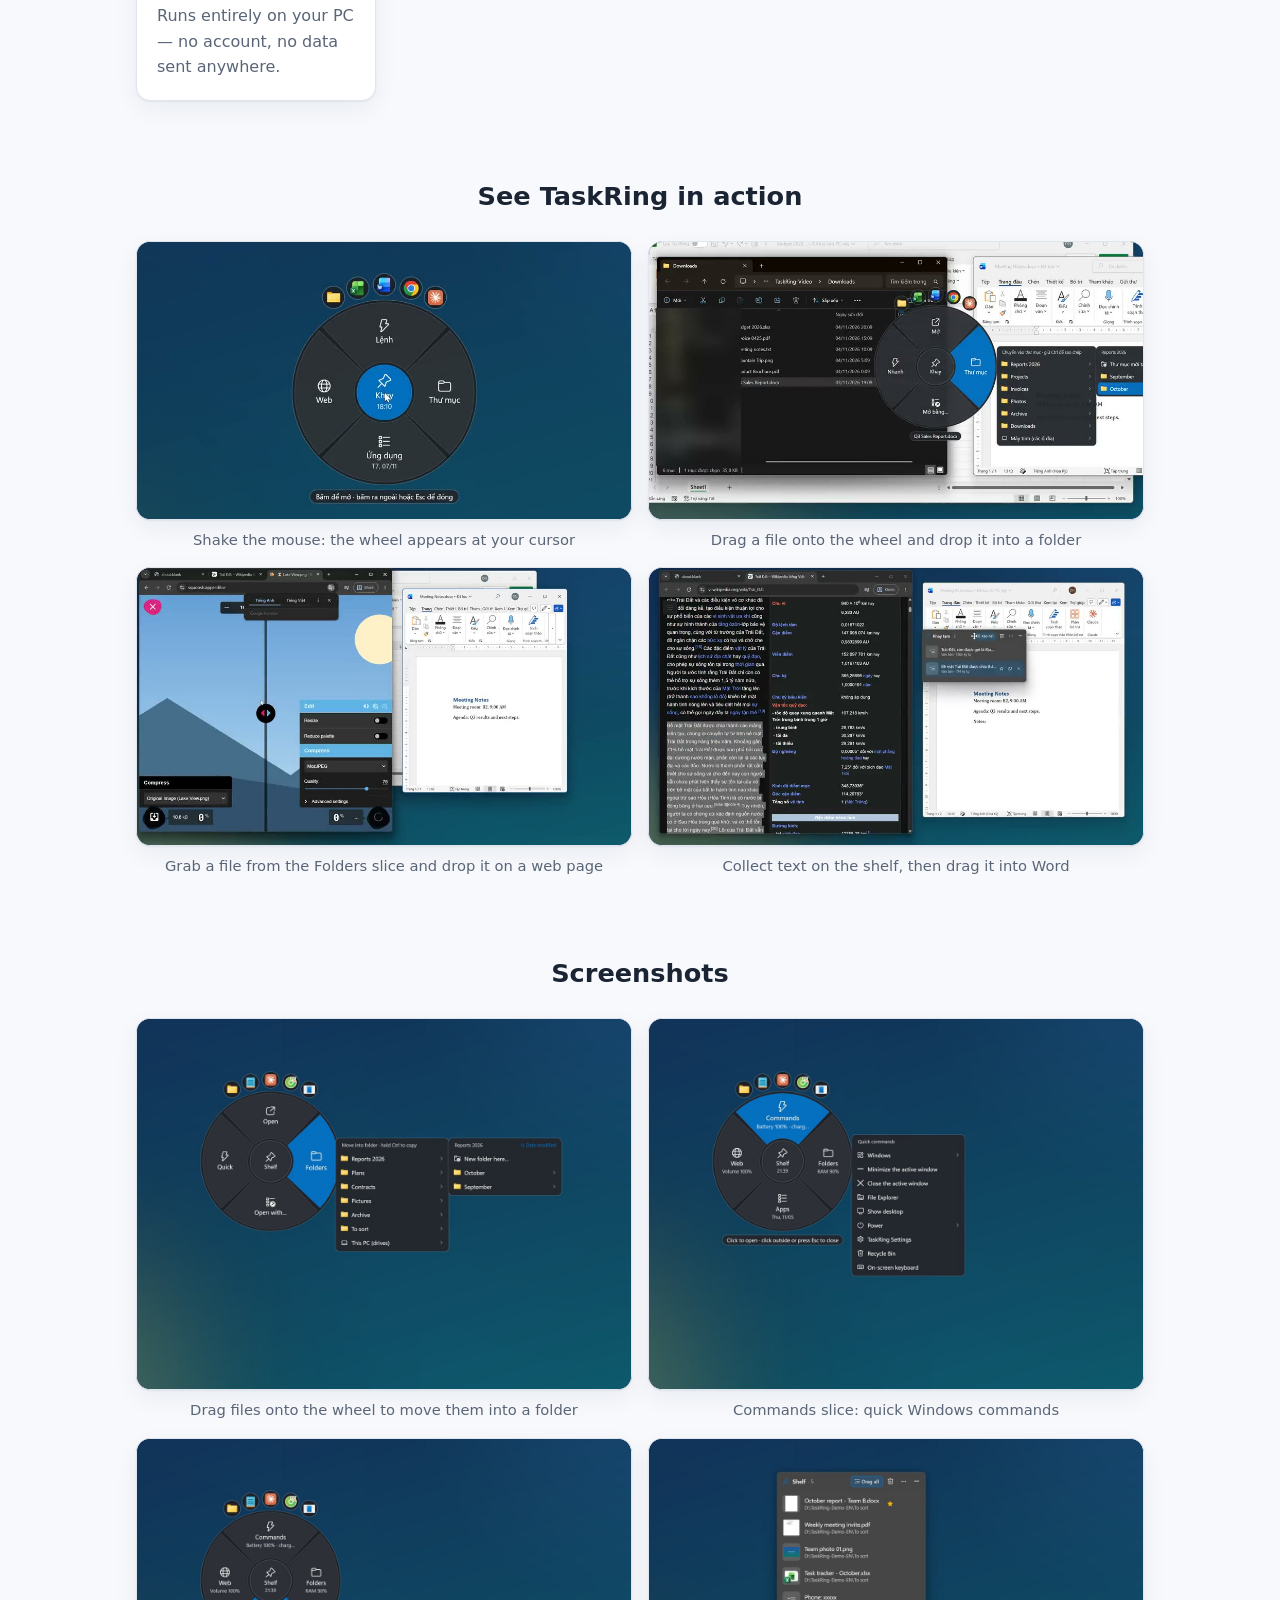
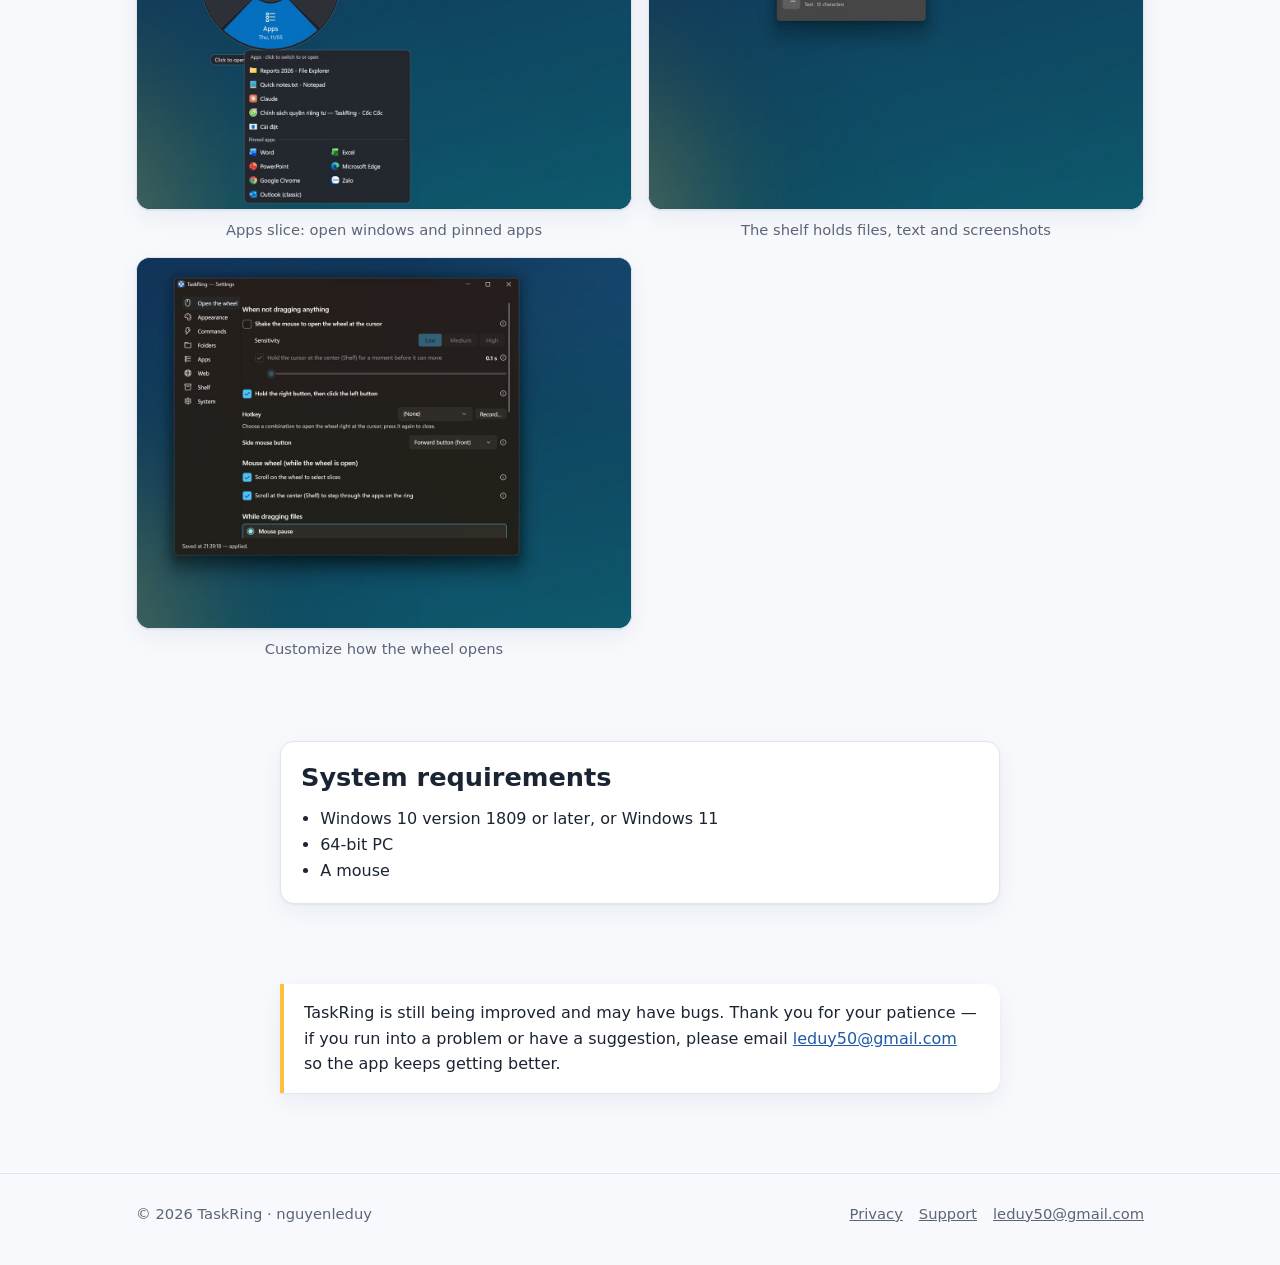
==== commit cf95afba: "Thêm mục "Xem TaskRing hoạt động": 4 đoạn video ngắn tự chạy Video không tiếng, lặp lại, chỉ tải và " ====
--- a/index.html
+++ b/index.html
@@ -128,6 +128,33 @@
     </div>
   </section>
 
+  <!-- Demo clips: assets/clips/ (960×540, không tiếng, lặp lại). Chỉ tải khi cuộn tới (site.js). -->
+  <section id="demo">
+    <div class="wrap">
+      <div class="section-title">
+        <h2><span lang="vi">Xem TaskRing hoạt động</span><span lang="en">See TaskRing in action</span></h2>
+      </div>
+      <div class="clips">
+        <figure class="clip">
+          <div class="clip-frame"><video data-autoplay muted loop playsinline preload="none" poster="assets/clips/clip-1-open.jpg" width="960" height="540" aria-label="Lắc chuột, bánh xe hiện ngay tại con trỏ"><source src="assets/clips/clip-1-open.mp4" type="video/mp4"></video></div>
+          <figcaption><span lang="vi">Lắc chuột: bánh xe hiện ngay tại con trỏ</span><span lang="en">Shake the mouse: the wheel appears at your cursor</span></figcaption>
+        </figure>
+        <figure class="clip">
+          <div class="clip-frame"><video data-autoplay muted loop playsinline preload="none" poster="assets/clips/clip-2-folder.jpg" width="960" height="540" aria-label="Kéo tệp vào bánh xe, thả vào thư mục"><source src="assets/clips/clip-2-folder.mp4" type="video/mp4"></video></div>
+          <figcaption><span lang="vi">Kéo tệp vào bánh xe, thả thẳng vào thư mục</span><span lang="en">Drag a file onto the wheel and drop it into a folder</span></figcaption>
+        </figure>
+        <figure class="clip">
+          <div class="clip-frame"><video data-autoplay muted loop playsinline preload="none" poster="assets/clips/clip-3-web.jpg" width="960" height="540" aria-label="Kéo tệp từ ô Thư mục thả lên trang web"><source src="assets/clips/clip-3-web.mp4" type="video/mp4"></video></div>
+          <figcaption><span lang="vi">Lấy tệp ngay trong ô Thư mục, thả lên trang web</span><span lang="en">Grab a file from the Folders slice and drop it on a web page</span></figcaption>
+        </figure>
+        <figure class="clip">
+          <div class="clip-frame"><video data-autoplay muted loop playsinline preload="none" poster="assets/clips/clip-4-shelf.jpg" width="960" height="540" aria-label="Gom chữ vào khay rồi kéo ra Word"><source src="assets/clips/clip-4-shelf.mp4" type="video/mp4"></video></div>
+          <figcaption><span lang="vi">Gom đoạn chữ vào khay, rồi kéo ra thả vào Word</span><span lang="en">Collect text on the shelf, then drag it into Word</span></figcaption>
+        </figure>
+      </div>
+    </div>
+  </section>
+
   <!-- Screenshots -->
   <section id="screenshots">
     <div class="wrap">
--- a/assets/style.css
+++ b/assets/style.css
@@ -117,6 +117,16 @@
 .card:nth-child(3n+2) .icon { background: color-mix(in srgb, var(--yellow) 26%, transparent); color: #A86E00; }
 @media (prefers-color-scheme: dark) { .card:nth-child(3n+2) .icon { color: var(--yellow); } }
 
+/* Demo clips */
+.clips { display: grid; gap: 16px; grid-template-columns: repeat(auto-fit, minmax(min(100%, 420px), 1fr)); }
+.clip { margin: 0; }
+.clip-frame {
+  aspect-ratio: 16 / 9; border-radius: var(--radius); border: 1px solid var(--border);
+  background: #12305a; overflow: hidden; box-shadow: var(--shadow);
+}
+.clip-frame video { display: block; width: 100%; height: 100%; object-fit: cover; }
+.clip figcaption { font-size: .92rem; color: var(--muted); margin-top: 8px; text-align: center; }
+
 /* Screenshots */
 .shots { display: grid; gap: 16px; grid-template-columns: repeat(auto-fit, minmax(min(100%, 380px), 1fr)); }
 .shot { margin: 0; }
